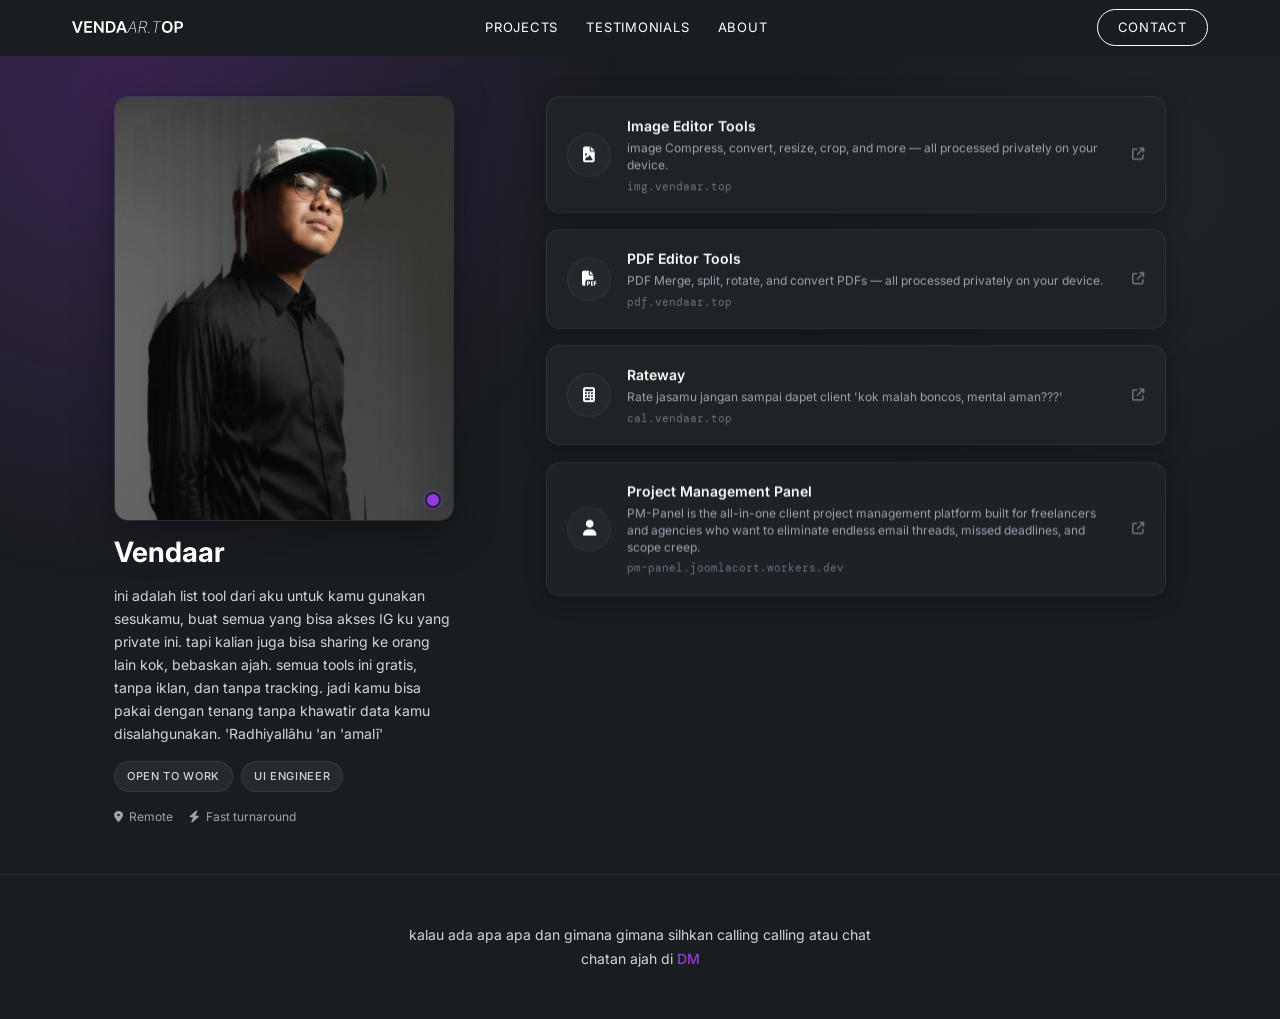
==== portal/index.html @ 6246080d "Add initial implementation of Personal Digital Hub with profile and links display - Created script.j" ====
<!DOCTYPE html>
<html lang="en">
<head>
  <meta charset="UTF-8">
  <meta name="viewport" content="width=device-width, initial-scale=1.0">
  <title>Personal Digital Hub</title>

  <!-- components -->
  <script src="/components/navbar.js"></script>
  <script src="/components/footer.js"></script>

  <!-- Fonts -->
  <link rel="preconnect" href="https://fonts.googleapis.com">
  <link rel="preconnect" href="https://fonts.gstatic.com" crossorigin>
  <link href="https://fonts.googleapis.com/css2?family=DM+Mono:wght@400;500&family=Inter:wght@400;500;600;700&display=swap" rel="stylesheet">

  <!-- Icons -->
  <link rel="stylesheet" href="https://cdnjs.cloudflare.com/ajax/libs/font-awesome/6.4.0/css/all.min.css">

  <!-- GSAP -->
  <script src="https://cdnjs.cloudflare.com/ajax/libs/gsap/3.12.2/gsap.min.js"></script>

  <!-- Styles -->
  <link rel="stylesheet" href="./style.css">
</head>
<body>
  <nav id="mainNav"></nav>

  <main class="master-wrapper" id="hub">
    <aside class="identity-panel" id="identity-panel" aria-label="Identity hub">
      <!-- Profile injected by script.js -->
    </aside>

    <section class="links-feed" id="links-feed" aria-label="Links feed">
      <!-- Link cards injected by script.js -->
    </section>
  </main>

  <footer>
    <div class="footer-content">
      <p>kalau ada apa apa dan gimana gimana silhkan calling calling atau chat chatan ajah di <span class="dm-highlight">DM</span></p>
    </div>
  </footer>


  <script src="./script.js"></script>
    <!-- Component Scripts -->
  <script>
    // ── NAVBAR JS ──
    const nav = Navbar('#mainNav');
  </script>
</body>
</html>
---- portal/style.css ----
:root {
  /* Brand */
  --color-primary:      #9239df;
  --color-primary-hover:#7b2cbe;
  --color-primary-dim:  rgba(146, 57, 223, 0.12);
  --color-primary-glow: rgba(146, 57, 223, 0.25);

  /* Surfaces */
  --bg-page:    #191d1f;
  --bg-card:    #1e2326;
  --bg-input:   #22282c;

  /* Text */
  --text-main:     #ffffff;
  --text-body:     #d1d5db;
  --text-muted:    #9ca3af;
  --text-subtle:   #6b7280;

  /* Borders */
  --border-color:  #d1d5db;
  --border:        #2d3438;
  --border-focus:  #9239df;

  /* Feedback */
  --color-error:   #f87171;
  --color-error-bg: rgba(248, 113, 113, 0.12);
  --color-success: #34d399;
  --color-rating:  #facc15;

  /* Spacing */
  --gap-tight:   8px;
  --gap-base:    16px;
  --gap-loose:   24px;
  --gap-section: 48px;

  /* Typography */
  --font-base:   14px;
  --font-small:  12px;
  --font-label:  11px;

  /* Radius */
  --radius:        999px;
  --radius-sm:     6px;
  --radius-md:     10px;
  --radius-lg:     14px;

  /* Fonts */
  --font-sans: "Inter", system-ui, sans-serif;
  --font-mono: "DM Mono", monospace;

  /* Timing */
  --transition:  0.3s ease;
}

/* Reset / Base */
*, *::before, *::after {
  box-sizing: border-box;
}

html {
  font-size: var(--font-base);
  scroll-behavior: smooth;
}

body {
  margin: 0;
  min-height: 100vh;
  display: flex;
  flex-direction: column;
  background-color: var(--bg-page);
  color: var(--text-body);
  font-family: var(--font-sans);
  line-height: 1.5;
  overflow-x: hidden;
}

body::before {
  content: "";
  position: fixed;
  inset: 0;
  pointer-events: none;
  background:
    radial-gradient(circle at 10% 10%, var(--color-primary-glow), transparent 35%),
    radial-gradient(circle at 90% 20%, rgba(255, 255, 255, 0.03), transparent 30%);
  z-index: -1;
}

img {
  max-width: 100%;
  display: block;
}

a {
  color: inherit;
}

/* Header */
.site-header {
  position: sticky;
  top: 0;
  z-index: 50;
  background: rgba(25, 29, 31, 0.85);
  backdrop-filter: blur(12px);
  border-bottom: 1px solid rgba(255, 255, 255, 0.06);
}

.header-inner {
  width: 100%;
  max-width: 1100px;
  margin: 0 auto;
  padding: var(--gap-base) var(--gap-loose);
  display: flex;
  align-items: center;
  justify-content: space-between;
  gap: var(--gap-base);
}

.logo {
  font-size: 1rem;
  font-weight: 700;
  color: var(--text-main);
  text-decoration: none;
  letter-spacing: -0.02em;
  text-transform: uppercase;
}

.logo span {
  font-weight: 400;
  color: var(--text-muted);
}

.main-nav {
  display: none;
  align-items: center;
  gap: var(--gap-loose);
}

.main-nav a {
  color: var(--text-muted);
  text-decoration: none;
  text-transform: uppercase;
  font-size: var(--font-small);
  letter-spacing: 0.08em;
  transition: color var(--transition);
}

.main-nav a:hover {
  color: var(--text-main);
}

.contact-btn {
  padding: 8px 16px;
  border: 1px solid rgba(255, 255, 255, 0.2);
  border-radius: var(--radius);
  color: var(--text-main);
  text-decoration: none;
  font-size: var(--font-small);
  text-transform: uppercase;
  letter-spacing: 0.05em;
  transition: border-color var(--transition), color var(--transition), background var(--transition);
}

.contact-btn:hover {
  border-color: var(--color-primary);
  color: var(--color-primary);
  background: var(--color-primary-dim);
}

/* Master wrapper */
.master-wrapper {
  width: 100%;
  max-width: 1100px;
  margin: 0 auto;
  margin-top: var(--gap-section);
  padding: var(--gap-section) var(--gap-loose);
  display: flex;
  flex-direction: column;
  gap: var(--gap-section);
  flex: 1;
}

/* Identity panel */
.identity-panel {
  width: 100%;
  display: flex;
  flex-direction: column;
  gap: var(--gap-base);
}

.avatar-wrap {
  position: relative;
  width: 100%;
  aspect-ratio: 4 / 5;
  border-radius: var(--radius-lg);
  overflow: hidden;
  border: 1px solid rgba(255, 255, 255, 0.08);
  box-shadow: 0 12px 40px rgba(0, 0, 0, 0.35);
}

.avatar {
  width: 100%;
  height: 100%;
  object-fit: cover;
}

.status-dot {
  position: absolute;
  bottom: 12px;
  right: 12px;
  width: 16px;
  height: 16px;
  background: var(--color-primary);
  border: 2px solid var(--bg-card);
  border-radius: 50%;
  box-shadow: 0 0 0 2px rgba(146, 57, 223, 0.25);
}

.profile-name {
  margin: 0;
  font-size: 2rem;
  font-weight: 700;
  color: var(--text-main);
  line-height: 1.1;
}

.profile-bio {
  margin: 0;
  color: var(--text-body);
  line-height: 1.65;
}

.badge-row {
  display: flex;
  flex-wrap: wrap;
  gap: var(--gap-tight);
}

.glass-badge {
  display: inline-flex;
  align-items: center;
  padding: 6px 12px;
  background: rgba(255, 255, 255, 0.06);
  border: 1px solid rgba(255, 255, 255, 0.08);
  border-radius: var(--radius);
  color: var(--text-body);
  font-size: var(--font-label);
  font-weight: 500;
  text-transform: uppercase;
  letter-spacing: 0.06em;
  backdrop-filter: blur(4px);
}

.profile-meta {
  display: flex;
  flex-wrap: wrap;
  gap: var(--gap-base);
  color: var(--text-muted);
  font-size: var(--font-small);
}

.profile-meta span {
  display: inline-flex;
  align-items: center;
  gap: 6px;
}

/* Links feed */
.links-feed {
  width: 100%;
  display: flex;
  flex-direction: column;
  gap: 16px;
}

.link-card {
  display: flex;
  align-items: center;
  gap: var(--gap-base);
  padding: 18px 20px;
  background: var(--bg-card);
  border: 1px solid rgba(255, 255, 255, 0.08);
  border-radius: var(--radius-lg);
  box-shadow: 0 4px 24px rgba(0, 0, 0, 0.25);
  text-decoration: none;
  color: inherit;
  transition: transform var(--transition), border-color var(--transition), box-shadow var(--transition);
  will-change: transform;
}

.link-card:hover {
  transform: translateY(-4px) scale(1.01);
  border-color: var(--color-primary-glow);
  box-shadow: 0 12px 40px var(--color-primary-glow);
}

.link-card:active {
  transform: translateY(-2px) scale(0.995);
}

.link-icon {
  width: 44px;
  height: 44px;
  flex-shrink: 0;
  display: flex;
  align-items: center;
  justify-content: center;
  background: var(--bg-input);
  border: 1px solid rgba(255, 255, 255, 0.06);
  border-radius: var(--radius);
  color: var(--text-main);
  font-size: 1.1rem;
}

.link-text {
  display: flex;
  flex-direction: column;
  gap: 4px;
  flex: 1;
  min-width: 0;
}

.link-title {
  color: var(--text-main);
  font-weight: 600;
  font-size: var(--font-base);
  white-space: nowrap;
  overflow: hidden;
  text-overflow: ellipsis;
}

.link-desc {
  color: var(--text-muted);
  font-size: var(--font-small);
  line-height: 1.4;
}

.link-url {
  color: var(--text-subtle);
  font-size: 11px;
  font-family: var(--font-mono);
  white-space: nowrap;
  overflow: hidden;
  text-overflow: ellipsis;
}

.link-arrow {
  flex-shrink: 0;
  color: var(--text-subtle);
  font-size: 0.9rem;
  transition: transform var(--transition), color var(--transition);
}

.link-card:hover .link-arrow {
  transform: translate(2px, -2px);
  color: var(--color-primary);
}

/* Error state */
.error-msg {
  color: var(--color-error);
  background: var(--color-error-bg);
  padding: 12px var(--gap-base);
  border-radius: var(--radius-md);
  border: 1px solid rgba(248, 113, 113, 0.2);
}

/* Footer */
footer {
  margin-top: auto;
  text-align: center;
  color: var(--text-subtle);
  font-size: var(--font-small);
  border-top: 1px solid rgba(255, 255, 255, 0.06);
}

.footer-content {
  max-width: 1100px;
  margin: 0 auto;
  padding: 48px 24px;
  text-align: center;
}

.footer-content p {
  font-size: 14px;
  color: var(--text-body);
  line-height: 1.7;
  max-width: 480px;
  margin: 0 auto;
}

.dm-highlight {
  color: var(--color-primary);
  font-weight: 500;
  transition: color var(--transition);
}

.footer-content:hover .dm-highlight {
  color: var(--color-primary-hover);
}

/* Desktop layout */
@media (min-width: 768px) {
  .main-nav {
    display: flex;
  }

  .master-wrapper {
    flex-direction: row;
    justify-content: space-between;
    align-items: flex-start;
    gap: 48px;
  }

  .identity-panel {
    flex: 0 0 340px;
    position: sticky;
    top: 40px;
    align-self: flex-start;
  }

  .links-feed {
    flex: 1;
    max-width: 620px;
  }
}
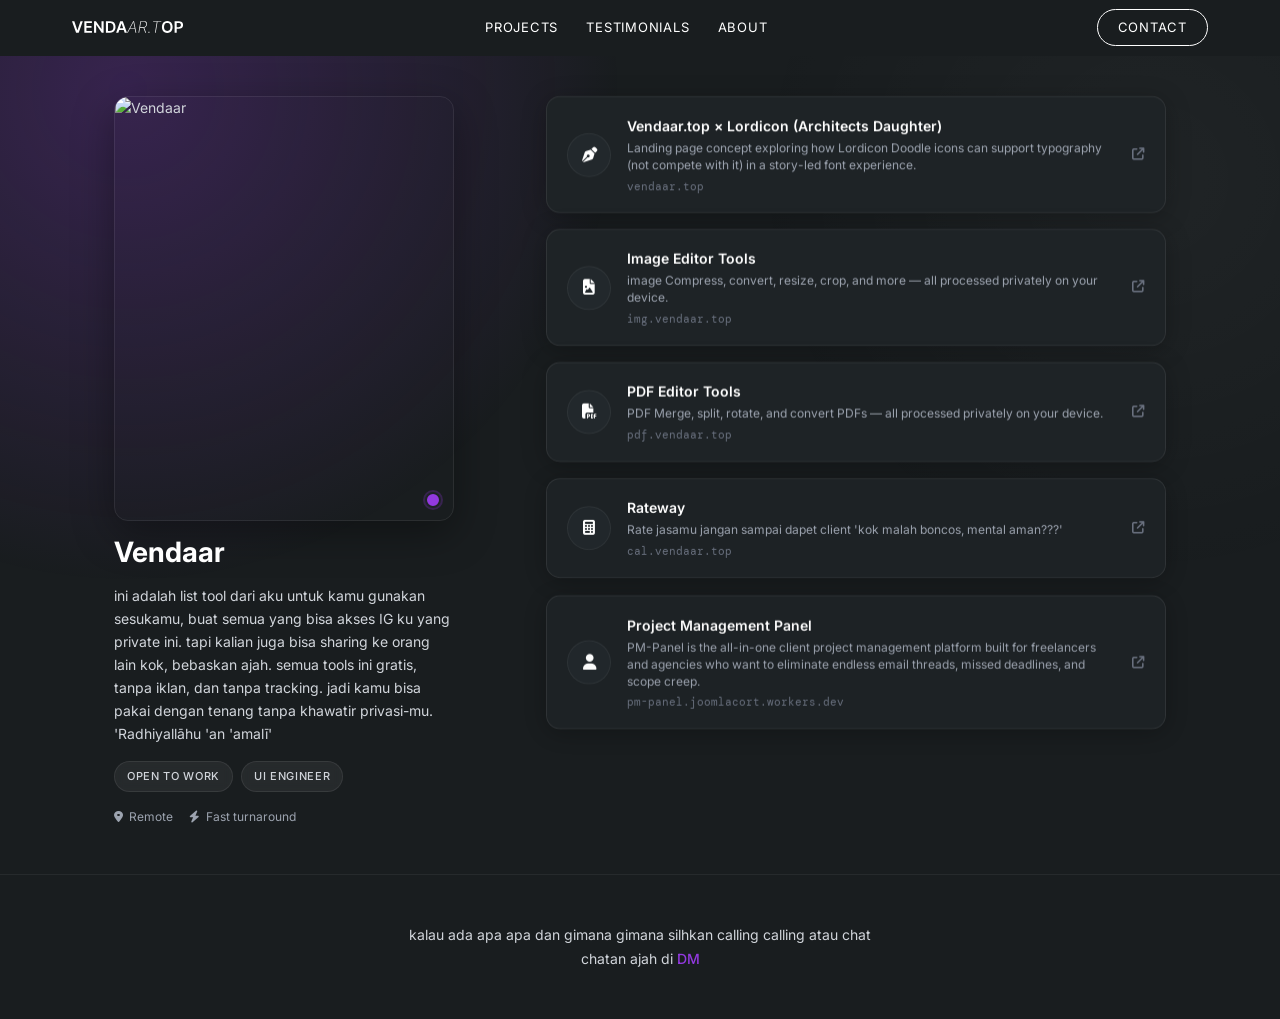
==== commit e622693e: "Refactor code structure for improved readability and maintainability" ====
--- a/portal/index.html
+++ b/portal/index.html
@@ -4,6 +4,33 @@
   <meta charset="UTF-8">
   <meta name="viewport" content="width=device-width, initial-scale=1.0">
   <title>Personal Digital Hub</title>
+
+    <!-- Open Graph / Facebook, WhatsApp, LinkedIn -->
+  <meta property="og:type" content="website">
+  <meta property="og:url" content="https://vendaar.top/">
+  <meta property="og:title" content="vendaar — UI Design, Dev-Ready. No Drama.">
+  <meta property="og:description"
+    content="UI Designer turning confusing interfaces into clear, dev-ready experiences. Clean handoffs, structured revisions, zero guesswork for your dev team.">
+  <meta property="og:image" content="https://vendaar.top/images/og-home-cover.jpg">
+  <meta property="og:image:width" content="1200">
+  <meta property="og:image:height" content="630">
+  <meta property="og:site_name" content="vendaar.top">
+
+  <!-- Twitter Card -->
+  <meta name="twitter:card" content="summary_large_image">
+  <meta name="twitter:title" content="vendaar — UI Design, Dev-Ready. No Drama.">
+  <meta name="twitter:description"
+    content="UI Designer turning confusing interfaces into clear, dev-ready experiences. Clean handoffs, structured revisions, zero guesswork for your dev team.">
+  <meta name="twitter:image" content="https://vendaar.top/img/index-OG.webp">
+
+
+    <!-- Favicon -->
+  <link rel="apple-touch-icon" sizes="180x180" href="/img/favicon_io/apple-touch-icon.png">
+  <link rel="icon" type="image/png" sizes="32x32" href="/img/favicon_io/favicon-32x32.png">
+  <link rel="icon" type="image/png" sizes="16x16" href="/img/favicon_io/favicon-16x16.png">
+  <link rel="manifest" href="/img/favicon_io/site.webmanifest">
+  <link rel="shortcut icon" href="/img/favicon_io/favicon.ico">
+
 
   <!-- components -->
   <script src="/components/navbar.js"></script>
--- a/portal/style.css
+++ b/portal/style.css
@@ -1,59 +1,61 @@
 :root {
   /* Brand */
-  --color-primary:      #9239df;
-  --color-primary-hover:#7b2cbe;
-  --color-primary-dim:  rgba(146, 57, 223, 0.12);
+  --color-primary: #9239df;
+  --color-primary-hover: #7b2cbe;
+  --color-primary-dim: rgba(146, 57, 223, 0.12);
   --color-primary-glow: rgba(146, 57, 223, 0.25);
 
   /* Surfaces */
-  --bg-page:    #191d1f;
-  --bg-card:    #1e2326;
-  --bg-input:   #22282c;
+  --bg-page: #191d1f;
+  --bg-card: #1e2326;
+  --bg-input: #22282c;
 
   /* Text */
-  --text-main:     #ffffff;
-  --text-body:     #d1d5db;
-  --text-muted:    #9ca3af;
-  --text-subtle:   #6b7280;
+  --text-main: #ffffff;
+  --text-body: #d1d5db;
+  --text-muted: #9ca3af;
+  --text-subtle: #6b7280;
 
   /* Borders */
-  --border-color:  #d1d5db;
-  --border:        #2d3438;
-  --border-focus:  #9239df;
+  --border-color: #d1d5db;
+  --border: #2d3438;
+  --border-focus: #9239df;
 
   /* Feedback */
-  --color-error:   #f87171;
+  --color-error: #f87171;
   --color-error-bg: rgba(248, 113, 113, 0.12);
   --color-success: #34d399;
-  --color-rating:  #facc15;
+  --color-rating: #facc15;
 
   /* Spacing */
-  --gap-tight:   8px;
-  --gap-base:    16px;
-  --gap-loose:   24px;
+  --gap-tight: 8px;
+  --gap-base: 16px;
+  --gap-loose: 24px;
   --gap-section: 48px;
 
   /* Typography */
-  --font-base:   14px;
-  --font-small:  12px;
-  --font-label:  11px;
+  --font-base: 14px;
+  --font-small: 12px;
+  --font-label: 11px;
 
   /* Radius */
-  --radius:        999px;
-  --radius-sm:     6px;
-  --radius-md:     10px;
-  --radius-lg:     14px;
+  --radius: 999px;
+  --radius-sm: 6px;
+  --radius-md: 10px;
+  --radius-lg: 14px;
 
   /* Fonts */
   --font-sans: "Inter", system-ui, sans-serif;
   --font-mono: "DM Mono", monospace;
 
   /* Timing */
-  --transition:  0.3s ease;
+  --transition: 0.3s ease;
 }
 
 /* Reset / Base */
-*, *::before, *::after {
+*,
+*::before,
+*::after {
   box-sizing: border-box;
 }
 
@@ -423,3 +425,21 @@
     max-width: 620px;
   }
 }
+
+@media (max-width: 768px) {
+  .master-wrapper {
+    flex-direction: column-reverse;
+  }
+
+  .identity-panel {
+    text-align: center;
+  }
+
+  .badge-row {
+    justify-content: center;
+  }
+
+  .profile-meta {
+    justify-content: center;
+  }
+}
